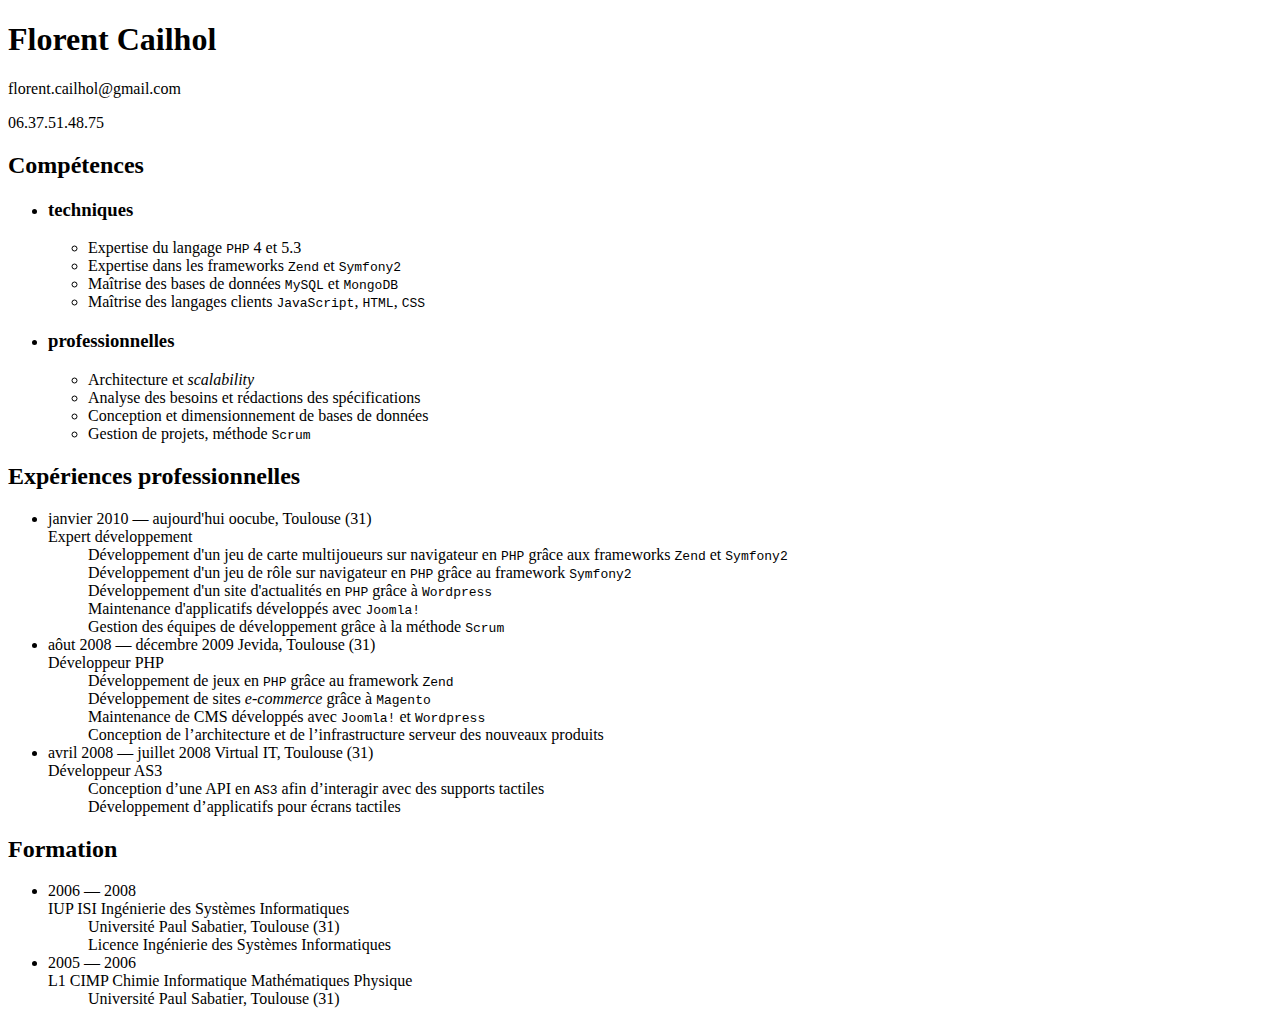
==== index.html @ 2bb9d6b8 "Fist commit" ====
<!DOCTYPE html>
<html>
<head>
	<meta charset="utf-8"/>
	<link href="css/styles.css" rel="stylesheet" type="text/css"/>
	<link href='http://fonts.googleapis.com/css?family=Raleway:100' rel="stylesheet" type="text/css"/>
	<link href='http://fonts.googleapis.com/css?family=Droid+Sans' rel="stylesheet" type="text/css"/>
</head>
<body>

<header>
	<h1>Florent Cailhol</h1>
	<p class="email">florent.cailhol@gmail.com</p>
	<p class="phone">06.37.51.48.75</p>
</header>

<section>
<h2>Compétences</h2>
<ul class="skills">
	<li>
		<h3>techniques</h3>
		<ul>
			<li>Expertise du langage <code>PHP</code> 4 et 5.3</li>
			<li>Expertise dans les frameworks <code>Zend</code> et <code>Symfony2</code></li>
			<li>Maîtrise des bases de données <code>MySQL</code> et <code>MongoDB</code></li>
			<li>Maîtrise des langages clients <code>JavaScript</code>, <code>HTML</code>, <code>CSS</code></li>
		</ul>
	</li>
	<li>
		<h3>professionnelles</h3>
		<ul>
			<li>Architecture et <em>scalability</em></li>
			<li>Analyse des besoins et rédactions des spécifications</li>
			<li>Conception et dimensionnement de bases de données</li>
			<li>Gestion de projets, méthode <code>Scrum</code></li>
		</ul>
	</li>
</ul>
</section>

<section>
<h2>Expériences professionnelles</h2>
<ul class="timeline">
	<li>
		<div>
			<time>janvier 2010 — aujourd'hui</time>
			<span>oocube, Toulouse (31)</span>
		</div>
		<dl>
			<dt>Expert développement</dt>
			<dd>Développement d'un jeu de carte multijoueurs sur navigateur en <code>PHP</code> grâce aux frameworks <code>Zend</code> et <code>Symfony2</code></dd>
			<dd>Développement d'un jeu de rôle sur navigateur en <code>PHP</code> grâce au framework <code>Symfony2</code></dd>
			<dd>Développement d'un site d'actualités en <code>PHP</code> grâce à <code>Wordpress</code></dd>
			<dd>Maintenance d'applicatifs développés avec <code>Joomla!</code></dd>
			<dd>Gestion des équipes de développement grâce à la méthode <code>Scrum</code></dd>
		</dl>
	</li>
	<li>
		<div>
			<time>aôut 2008 — décembre 2009</time>
			<span>Jevida, Toulouse (31)</span>
		</div>
		<dl>
			<dt>Développeur PHP</dt>
			<dd>Développement de jeux en <code>PHP</code> grâce au framework <code>Zend</code></dd>
			<dd>Développement de sites <em>e-commerce</em> grâce à <code>Magento</code></dd>
			<dd>Maintenance de CMS développés avec <code>Joomla!</code> et <code>Wordpress</code></dd>
			<dd>Conception de l’architecture et de l’infrastructure serveur des nouveaux produits</dd>
		</dl>
	</li>
	<li>
		<div>
			<time>avril 2008 — juillet 2008</time>
			<span>Virtual IT, Toulouse (31)</span>
		</div>
		<dl>
			<dt>Développeur AS3</dt>
			<dd>Conception d’une API en <code>AS3</code> afin d’interagir avec des supports tactiles</dd>
			<dd>Développement d’applicatifs pour écrans tactiles</dd>
		</dl>
	</li>
</ul>
</section>

<section>
<h2>Formation</h2>
<ul class="timeline">
	<li>
		<div>
			<time>2006 — 2008</time>
		</div>
		<dl>
			<dt>IUP <acronym>ISI</acronym> Ingénierie des Systèmes Informatiques</dt>
			<dd>Université Paul Sabatier, Toulouse (31)</dd>
			<dd>Licence Ingénierie des Systèmes Informatiques</dd>
		</dl>
	</li>
	<li>
		<div>
			<time>2005 — 2006</time>
		</div>
		<dl>
			<dt>L1 <acronym>CIMP</acronym> Chimie Informatique Mathématiques Physique</dt>
			<dd>Université Paul Sabatier, Toulouse (31)</dd>
		</dl>
	</li>
</ul>
</section>

</body>
</html>
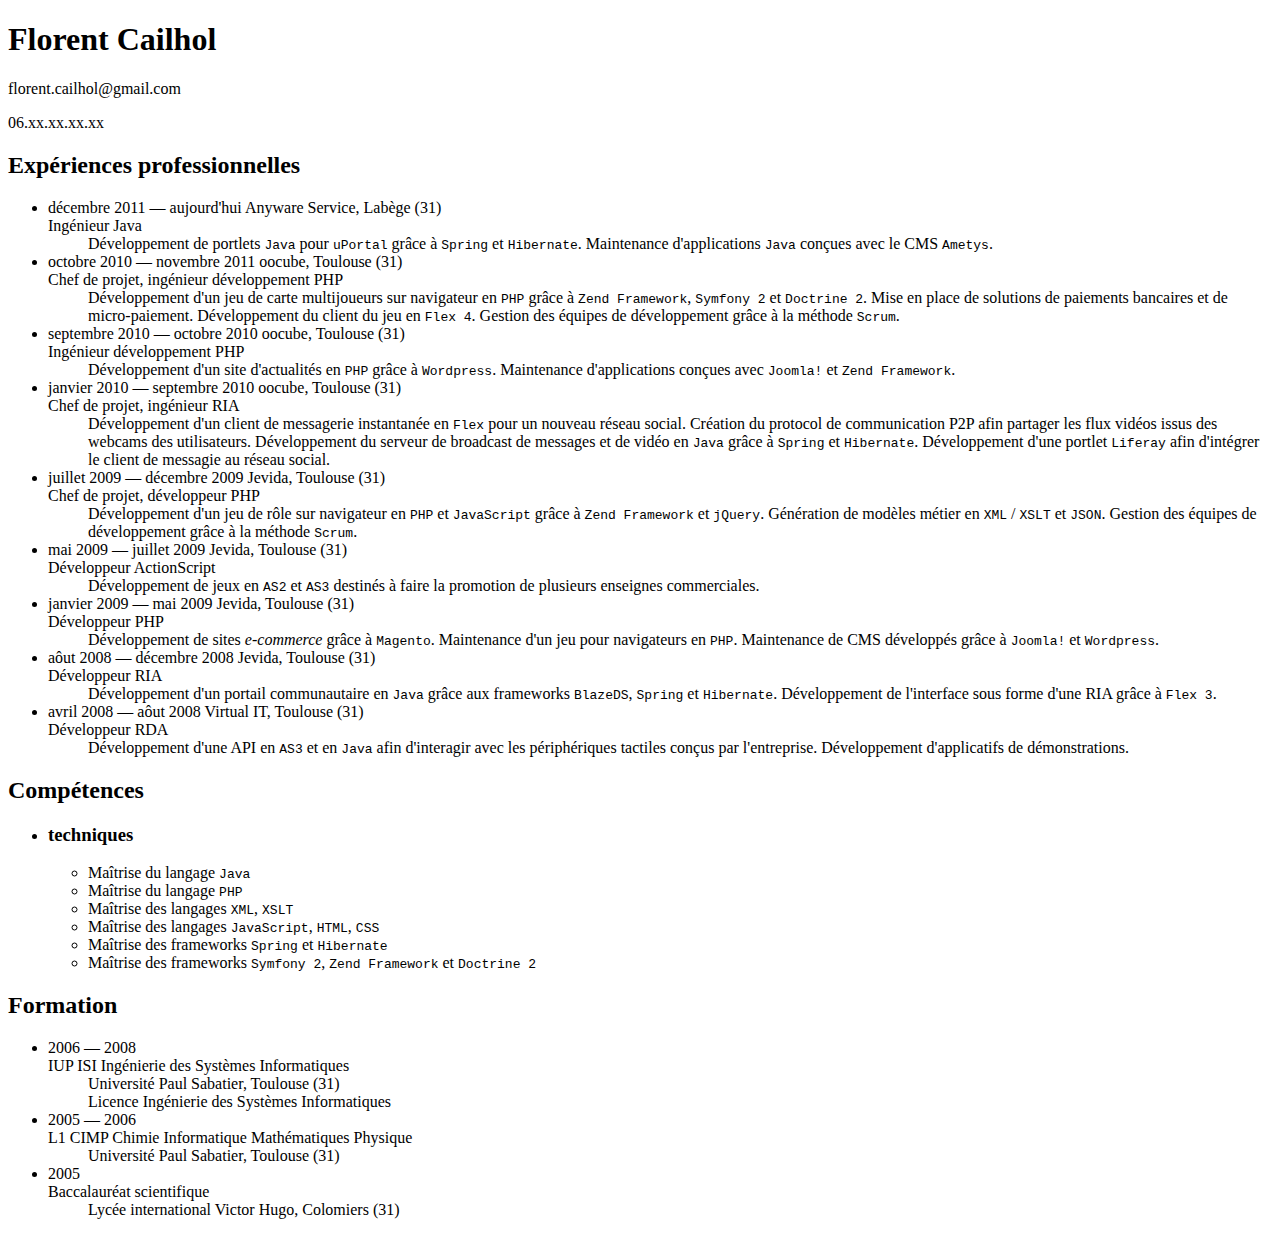
==== commit 68759e01: "Add Anyware Services" ====
--- a/index.html
+++ b/index.html
@@ -2,17 +2,132 @@
 <html>
 <head>
 	<meta charset="utf-8"/>
+	<link href="http://fonts.googleapis.com/css?family=Raleway:100" rel="stylesheet" type="text/css"/>
+	<link href="http://fonts.googleapis.com/css?family=Droid+Sans" rel="stylesheet" type="text/css"/>
 	<link href="css/styles.css" rel="stylesheet" type="text/css"/>
-	<link href='http://fonts.googleapis.com/css?family=Raleway:100' rel="stylesheet" type="text/css"/>
-	<link href='http://fonts.googleapis.com/css?family=Droid+Sans' rel="stylesheet" type="text/css"/>
 </head>
 <body>
 
 <header>
 	<h1>Florent Cailhol</h1>
 	<p class="email">florent.cailhol@gmail.com</p>
-	<p class="phone">06.37.51.48.75</p>
+	<p class="phone">06.xx.xx.xx.xx</p>
 </header>
+
+<section>
+<h2>Expériences professionnelles</h2>
+<ul class="timeline">
+    <!-- Anyware Service -->
+	<li>
+		<div>
+			<time>décembre 2011 — aujourd'hui</time>
+			<span>Anyware Service, Labège (31)</span>
+		</div>
+		<dl>
+			<dt>Ingénieur Java</dt>
+            <dd>
+                Développement de portlets <code>Java</code> pour <code>uPortal</code> grâce à <code>Spring</code> et <code>Hibernate</code>.
+                Maintenance d'applications <code>Java</code> conçues avec le CMS <code>Ametys</code>.</dd>
+		</dl>
+	</li>
+    <!-- oocube -->
+	<li>
+		<div>
+			<time>octobre 2010 — novembre 2011</time>
+			<span>oocube, Toulouse (31)</span>
+		</div>
+		<dl>
+			<dt>Chef de projet, ingénieur développement PHP</dt>
+			<dd>Développement d'un jeu de carte multijoueurs sur navigateur en <code>PHP</code> grâce à <code>Zend Framework</code>, <code>Symfony 2</code> et <code>Doctrine 2</code>.
+                Mise en place de solutions de paiements bancaires et de micro-paiement.
+                Développement du client du jeu en <code>Flex 4</code>.
+                Gestion des équipes de développement grâce à la méthode <code>Scrum</code>.</dd>
+		</dl>
+	</li>
+	<li class="sub">
+		<div>
+			<time>septembre 2010 — octobre 2010</time>
+			<span>oocube, Toulouse (31)</span>
+		</div>
+		<dl>
+			<dt>Ingénieur développement PHP</dt>
+			<dd>Développement d'un site d'actualités en <code>PHP</code> grâce à <code>Wordpress</code>.
+                Maintenance d'applications conçues avec <code>Joomla!</code> et <code>Zend Framework</code>.</dd>
+		</dl>
+	</li>
+	<li class="sub">
+		<div>
+			<time>janvier 2010 — septembre 2010</time>
+			<span>oocube, Toulouse (31)</span>
+		</div>
+		<dl>
+			<dt>Chef de projet, ingénieur RIA</dt>
+			<dd>Développement d'un client de messagerie instantanée en <code>Flex</code> pour un nouveau réseau social. 
+                Création du protocol de communication P2P afin partager les flux vidéos issus des webcams des utilisateurs.
+                Développement du serveur de broadcast de messages et de vidéo en <code>Java</code> grâce à <code>Spring</code> et <code>Hibernate</code>.
+                Développement d'une portlet <code>Liferay</code> afin d'intégrer le client de messagie au réseau social.</dd>
+		</dl>
+	</li>
+    <!-- Jevida -->
+	<li>
+		<div>
+			<time>juillet 2009 — décembre 2009</time>
+			<span>Jevida, Toulouse (31)</span>
+		</div>
+		<dl>
+			<dt>Chef de projet, développeur PHP</dt>
+			<dd>Développement d'un jeu de rôle sur navigateur en <code>PHP</code> et <code>JavaScript</code> grâce à <code>Zend Framework</code> et <code>jQuery</code>.
+                Génération de modèles métier en <code>XML</code> / <code>XSLT</code> et <code>JSON</code>.
+                Gestion des équipes de développement grâce à la méthode <code>Scrum</code>.</dd>
+		</dl>
+	</li>
+	<li class="sub">
+		<div>
+			<time>mai 2009 — juillet 2009</time>
+			<span>Jevida, Toulouse (31)</span>
+		</div>
+		<dl>
+			<dt>Développeur ActionScript</dt>
+			<dd>Développement de jeux en <code>AS2</code> et <code>AS3</code> destinés à faire la promotion de plusieurs enseignes commerciales.</dd>
+		</dl>
+	</li>
+	<li class="sub">
+		<div>
+			<time>janvier 2009 — mai 2009</time>
+			<span>Jevida, Toulouse (31)</span>
+		</div>
+		<dl>
+			<dt>Développeur PHP</dt>
+			<dd>Développement de sites <em>e-commerce</em> grâce à <code>Magento</code>.
+			    Maintenance d'un jeu pour navigateurs en <code>PHP</code>.
+			    Maintenance de CMS développés grâce à <code>Joomla!</code> et <code>Wordpress</code>.</dd>
+		</dl>
+	</li>
+	<li class="sub">
+		<div>
+			<time>aôut 2008 — décembre 2008</time>
+			<span>Jevida, Toulouse (31)</span>
+		</div>
+		<dl>
+			<dt>Développeur RIA</dt>
+			<dd>Développement d'un portail communautaire en <code>Java</code> grâce aux frameworks <code>BlazeDS</code>, <code>Spring</code> et <code>Hibernate</code>.
+                Développement de l'interface sous forme d'une RIA grâce à <code>Flex 3</code>.</dd>
+		</dl>
+	</li>
+    <!-- Virtual IT -->
+	<li>
+		<div>
+			<time>avril 2008 — aôut 2008</time>
+			<span>Virtual IT, Toulouse (31)</span>
+		</div>
+		<dl>
+			<dt>Développeur RDA</dt>
+			<dd>Développement d'une API en <code>AS3</code> et en <code>Java</code> afin d'interagir avec les périphériques tactiles conçus par l'entreprise.
+                Développement d'applicatifs de démonstrations.</dd>
+		</dl>
+	</li>
+</ul>
+</section>
 
 <section>
 <h2>Compétences</h2>
@@ -20,65 +135,15 @@
 	<li>
 		<h3>techniques</h3>
 		<ul>
-			<li>Expertise du langage <code>PHP</code> 4 et 5.3</li>
-			<li>Expertise dans les frameworks <code>Zend</code> et <code>Symfony2</code></li>
-			<li>Maîtrise des bases de données <code>MySQL</code> et <code>MongoDB</code></li>
-			<li>Maîtrise des langages clients <code>JavaScript</code>, <code>HTML</code>, <code>CSS</code></li>
+			<li>Maîtrise du langage <code>Java</code></li>
+			<li>Maîtrise du langage <code>PHP</code></li>
+			<li>Maîtrise des langages <code>XML</code>, <code>XSLT</code></li>
+			<li>Maîtrise des langages <code>JavaScript</code>, <code>HTML</code>, <code>CSS</code></li>
+			<li>Maîtrise des frameworks <code>Spring</code> et <code>Hibernate</code></li>
+			<li>Maîtrise des frameworks <code>Symfony 2</code>, <code>Zend Framework</code> et <code>Doctrine 2</code></li>
 		</ul>
 	</li>
-	<li>
-		<h3>professionnelles</h3>
-		<ul>
-			<li>Architecture et <em>scalability</em></li>
-			<li>Analyse des besoins et rédactions des spécifications</li>
-			<li>Conception et dimensionnement de bases de données</li>
-			<li>Gestion de projets, méthode <code>Scrum</code></li>
-		</ul>
-	</li>
-</ul>
-</section>
 
-<section>
-<h2>Expériences professionnelles</h2>
-<ul class="timeline">
-	<li>
-		<div>
-			<time>janvier 2010 — aujourd'hui</time>
-			<span>oocube, Toulouse (31)</span>
-		</div>
-		<dl>
-			<dt>Expert développement</dt>
-			<dd>Développement d'un jeu de carte multijoueurs sur navigateur en <code>PHP</code> grâce aux frameworks <code>Zend</code> et <code>Symfony2</code></dd>
-			<dd>Développement d'un jeu de rôle sur navigateur en <code>PHP</code> grâce au framework <code>Symfony2</code></dd>
-			<dd>Développement d'un site d'actualités en <code>PHP</code> grâce à <code>Wordpress</code></dd>
-			<dd>Maintenance d'applicatifs développés avec <code>Joomla!</code></dd>
-			<dd>Gestion des équipes de développement grâce à la méthode <code>Scrum</code></dd>
-		</dl>
-	</li>
-	<li>
-		<div>
-			<time>aôut 2008 — décembre 2009</time>
-			<span>Jevida, Toulouse (31)</span>
-		</div>
-		<dl>
-			<dt>Développeur PHP</dt>
-			<dd>Développement de jeux en <code>PHP</code> grâce au framework <code>Zend</code></dd>
-			<dd>Développement de sites <em>e-commerce</em> grâce à <code>Magento</code></dd>
-			<dd>Maintenance de CMS développés avec <code>Joomla!</code> et <code>Wordpress</code></dd>
-			<dd>Conception de l’architecture et de l’infrastructure serveur des nouveaux produits</dd>
-		</dl>
-	</li>
-	<li>
-		<div>
-			<time>avril 2008 — juillet 2008</time>
-			<span>Virtual IT, Toulouse (31)</span>
-		</div>
-		<dl>
-			<dt>Développeur AS3</dt>
-			<dd>Conception d’une API en <code>AS3</code> afin d’interagir avec des supports tactiles</dd>
-			<dd>Développement d’applicatifs pour écrans tactiles</dd>
-		</dl>
-	</li>
 </ul>
 </section>
 
@@ -104,8 +169,17 @@
 			<dd>Université Paul Sabatier, Toulouse (31)</dd>
 		</dl>
 	</li>
+	<li>
+		<div>
+			<time>2005</time>
+		</div>
+		<dl>
+			<dt>Baccalauréat scientifique</dt>
+			<dd>Lycée international Victor Hugo, Colomiers (31)</dd>
+		</dl>
+	</li>
 </ul>
 </section>
 
 </body>
-</html>+</html>
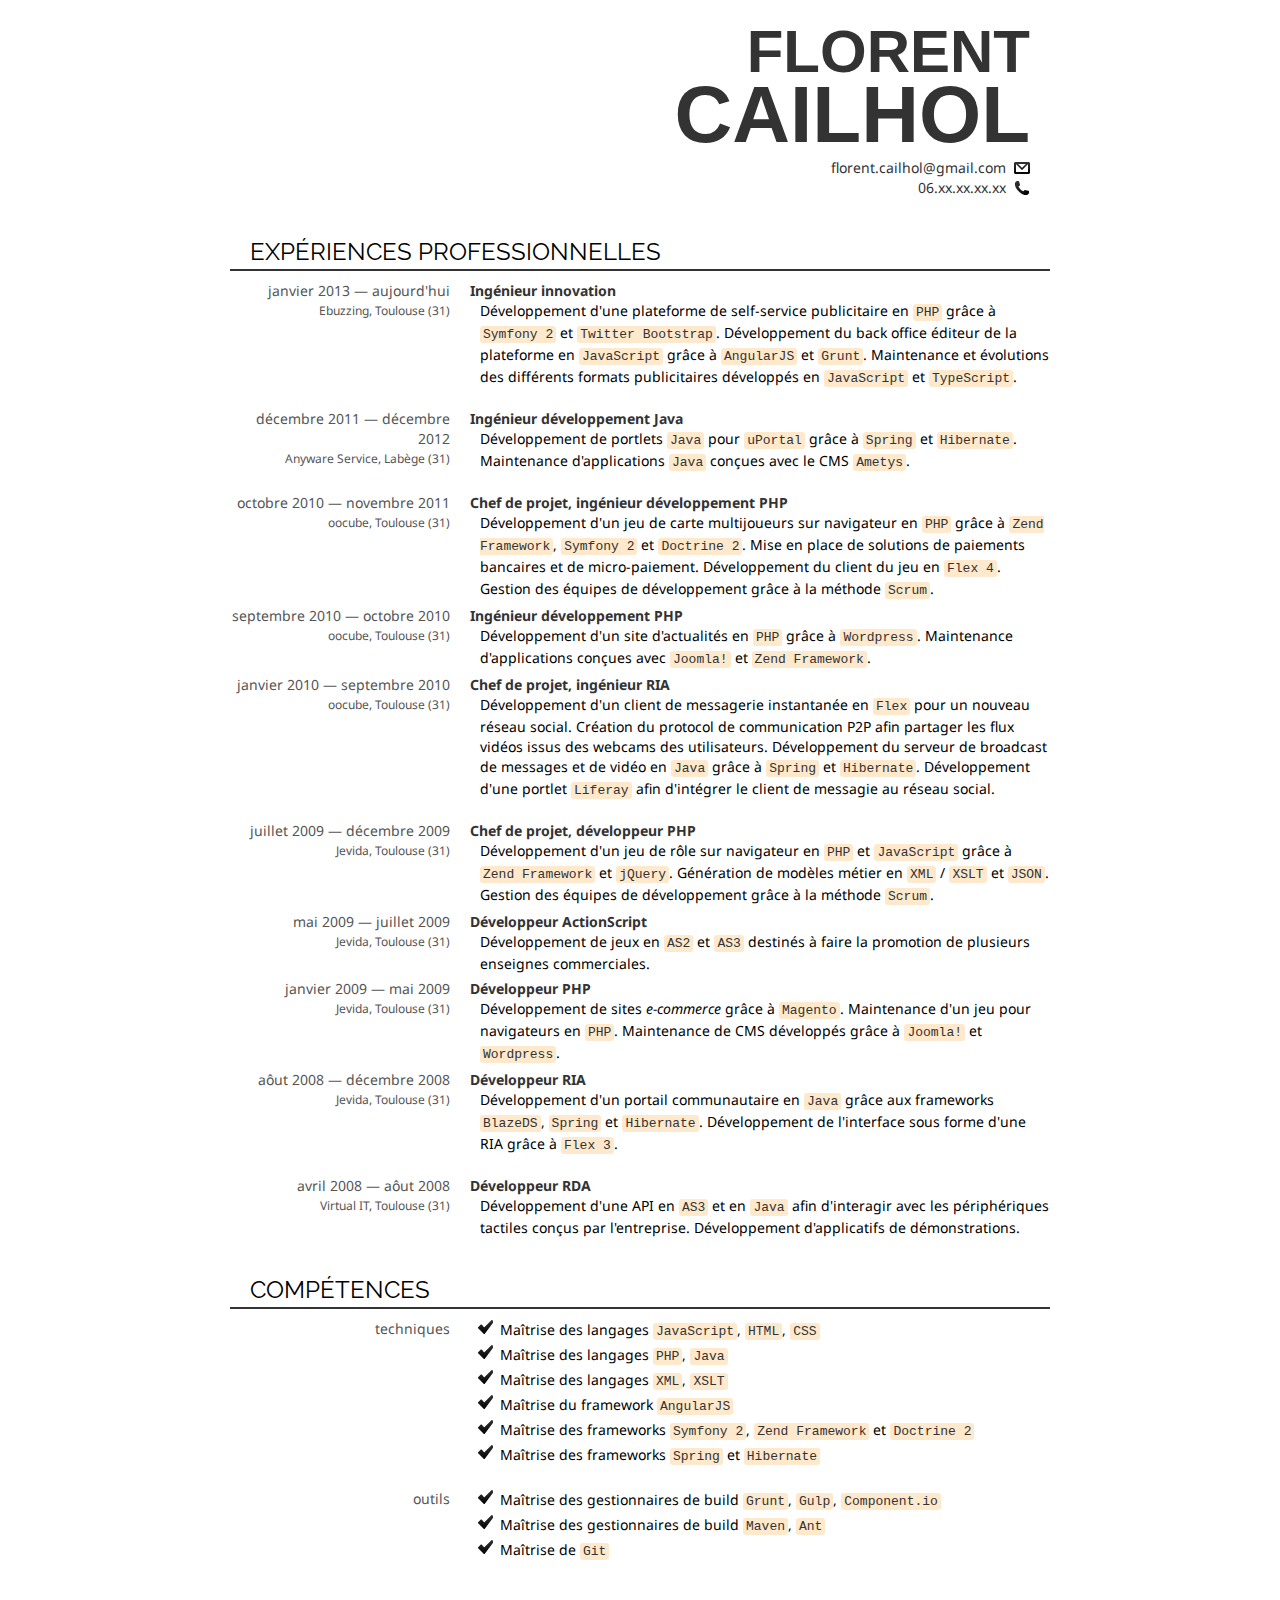
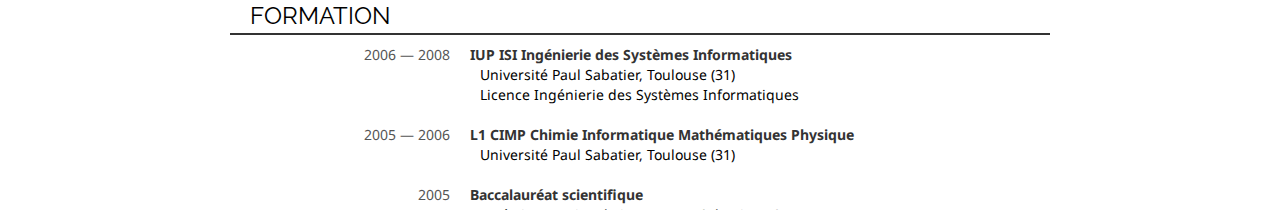
==== commit 2972db97: "Add Ebuzzing" ====
--- a/index.html
+++ b/index.html
@@ -1,183 +1,222 @@
 <!DOCTYPE html>
 <html>
 <head>
-	<meta charset="utf-8"/>
-	<link href="http://fonts.googleapis.com/css?family=Raleway:100" rel="stylesheet" type="text/css"/>
-	<link href="http://fonts.googleapis.com/css?family=Droid+Sans" rel="stylesheet" type="text/css"/>
-	<link href="css/styles.css" rel="stylesheet" type="text/css"/>
+  <meta charset="utf-8"/>
+  <link href="http://fonts.googleapis.com/css?family=Raleway:100" rel="stylesheet" type="text/css"/>
+  <link href="http://fonts.googleapis.com/css?family=Droid+Sans" rel="stylesheet" type="text/css"/>
+  <link href="css/styles.css" rel="stylesheet" type="text/css"/>
 </head>
 <body>
 
 <header>
-	<h1>Florent Cailhol</h1>
-	<p class="email">florent.cailhol@gmail.com</p>
-	<p class="phone">06.xx.xx.xx.xx</p>
+  <h1>Florent Cailhol</h1>
+  <p class="email">florent.cailhol@gmail.com</p>
+  <p class="phone">06.xx.xx.xx.xx</p>
 </header>
 
 <section>
 <h2>Expériences professionnelles</h2>
 <ul class="timeline">
-    <!-- Anyware Service -->
-	<li>
-		<div>
-			<time>décembre 2011 — aujourd'hui</time>
-			<span>Anyware Service, Labège (31)</span>
-		</div>
-		<dl>
-			<dt>Ingénieur Java</dt>
-            <dd>
-                Développement de portlets <code>Java</code> pour <code>uPortal</code> grâce à <code>Spring</code> et <code>Hibernate</code>.
-                Maintenance d'applications <code>Java</code> conçues avec le CMS <code>Ametys</code>.</dd>
-		</dl>
-	</li>
-    <!-- oocube -->
-	<li>
-		<div>
-			<time>octobre 2010 — novembre 2011</time>
-			<span>oocube, Toulouse (31)</span>
-		</div>
-		<dl>
-			<dt>Chef de projet, ingénieur développement PHP</dt>
-			<dd>Développement d'un jeu de carte multijoueurs sur navigateur en <code>PHP</code> grâce à <code>Zend Framework</code>, <code>Symfony 2</code> et <code>Doctrine 2</code>.
-                Mise en place de solutions de paiements bancaires et de micro-paiement.
-                Développement du client du jeu en <code>Flex 4</code>.
-                Gestion des équipes de développement grâce à la méthode <code>Scrum</code>.</dd>
-		</dl>
-	</li>
-	<li class="sub">
-		<div>
-			<time>septembre 2010 — octobre 2010</time>
-			<span>oocube, Toulouse (31)</span>
-		</div>
-		<dl>
-			<dt>Ingénieur développement PHP</dt>
-			<dd>Développement d'un site d'actualités en <code>PHP</code> grâce à <code>Wordpress</code>.
-                Maintenance d'applications conçues avec <code>Joomla!</code> et <code>Zend Framework</code>.</dd>
-		</dl>
-	</li>
-	<li class="sub">
-		<div>
-			<time>janvier 2010 — septembre 2010</time>
-			<span>oocube, Toulouse (31)</span>
-		</div>
-		<dl>
-			<dt>Chef de projet, ingénieur RIA</dt>
-			<dd>Développement d'un client de messagerie instantanée en <code>Flex</code> pour un nouveau réseau social. 
-                Création du protocol de communication P2P afin partager les flux vidéos issus des webcams des utilisateurs.
-                Développement du serveur de broadcast de messages et de vidéo en <code>Java</code> grâce à <code>Spring</code> et <code>Hibernate</code>.
-                Développement d'une portlet <code>Liferay</code> afin d'intégrer le client de messagie au réseau social.</dd>
-		</dl>
-	</li>
-    <!-- Jevida -->
-	<li>
-		<div>
-			<time>juillet 2009 — décembre 2009</time>
-			<span>Jevida, Toulouse (31)</span>
-		</div>
-		<dl>
-			<dt>Chef de projet, développeur PHP</dt>
-			<dd>Développement d'un jeu de rôle sur navigateur en <code>PHP</code> et <code>JavaScript</code> grâce à <code>Zend Framework</code> et <code>jQuery</code>.
-                Génération de modèles métier en <code>XML</code> / <code>XSLT</code> et <code>JSON</code>.
-                Gestion des équipes de développement grâce à la méthode <code>Scrum</code>.</dd>
-		</dl>
-	</li>
-	<li class="sub">
-		<div>
-			<time>mai 2009 — juillet 2009</time>
-			<span>Jevida, Toulouse (31)</span>
-		</div>
-		<dl>
-			<dt>Développeur ActionScript</dt>
-			<dd>Développement de jeux en <code>AS2</code> et <code>AS3</code> destinés à faire la promotion de plusieurs enseignes commerciales.</dd>
-		</dl>
-	</li>
-	<li class="sub">
-		<div>
-			<time>janvier 2009 — mai 2009</time>
-			<span>Jevida, Toulouse (31)</span>
-		</div>
-		<dl>
-			<dt>Développeur PHP</dt>
-			<dd>Développement de sites <em>e-commerce</em> grâce à <code>Magento</code>.
-			    Maintenance d'un jeu pour navigateurs en <code>PHP</code>.
-			    Maintenance de CMS développés grâce à <code>Joomla!</code> et <code>Wordpress</code>.</dd>
-		</dl>
-	</li>
-	<li class="sub">
-		<div>
-			<time>aôut 2008 — décembre 2008</time>
-			<span>Jevida, Toulouse (31)</span>
-		</div>
-		<dl>
-			<dt>Développeur RIA</dt>
-			<dd>Développement d'un portail communautaire en <code>Java</code> grâce aux frameworks <code>BlazeDS</code>, <code>Spring</code> et <code>Hibernate</code>.
-                Développement de l'interface sous forme d'une RIA grâce à <code>Flex 3</code>.</dd>
-		</dl>
-	</li>
-    <!-- Virtual IT -->
-	<li>
-		<div>
-			<time>avril 2008 — aôut 2008</time>
-			<span>Virtual IT, Toulouse (31)</span>
-		</div>
-		<dl>
-			<dt>Développeur RDA</dt>
-			<dd>Développement d'une API en <code>AS3</code> et en <code>Java</code> afin d'interagir avec les périphériques tactiles conçus par l'entreprise.
-                Développement d'applicatifs de démonstrations.</dd>
-		</dl>
-	</li>
+  <!-- Ebuzzing -->
+  <li>
+    <div>
+      <time>janvier 2013 — aujourd'hui</time>
+      <span>Ebuzzing, Toulouse (31)</span>
+    </div>
+    <dl>
+      <dt>Ingénieur innovation</dt>
+      <dd>
+        Développement d'une plateforme de self-service publicitaire en <code>PHP</code> grâce à <code>Symfony 2</code> et <code>Twitter Bootstrap</code>.
+        Développement du back office éditeur de la plateforme en <code>JavaScript</code> grâce à <code>AngularJS</code> et <code>Grunt</code>.
+        Maintenance et évolutions des différents formats publicitaires développés en <code>JavaScript</code> et <code>TypeScript</code>.
+      </dd>
+    </dl>
+  </li>
+  <!-- Anyware Service -->
+  <li>
+    <div>
+      <time>décembre 2011 — décembre 2012</time>
+      <span>Anyware Service, Labège (31)</span>
+    </div>
+    <dl>
+      <dt>Ingénieur développement Java</dt>
+      <dd>
+        Développement de portlets <code>Java</code> pour <code>uPortal</code> grâce à <code>Spring</code> et <code>Hibernate</code>.
+        Maintenance d'applications <code>Java</code> conçues avec le CMS <code>Ametys</code>.
+      </dd>
+    </dl>
+  </li>
+  <!-- oocube -->
+  <li>
+    <div>
+      <time>octobre 2010 — novembre 2011</time>
+      <span>oocube, Toulouse (31)</span>
+    </div>
+    <dl>
+      <dt>Chef de projet, ingénieur développement PHP</dt>
+      <dd>
+        Développement d'un jeu de carte multijoueurs sur navigateur en <code>PHP</code> grâce à <code>Zend Framework</code>, <code>Symfony 2</code> et <code>Doctrine 2</code>.
+        Mise en place de solutions de paiements bancaires et de micro-paiement.
+        Développement du client du jeu en <code>Flex 4</code>.
+        Gestion des équipes de développement grâce à la méthode <code>Scrum</code>.
+      </dd>
+    </dl>
+  </li>
+  <li class="sub">
+    <div>
+      <time>septembre 2010 — octobre 2010</time>
+      <span>oocube, Toulouse (31)</span>
+    </div>
+    <dl>
+      <dt>Ingénieur développement PHP</dt>
+      <dd>
+        Développement d'un site d'actualités en <code>PHP</code> grâce à <code>Wordpress</code>.
+        Maintenance d'applications conçues avec <code>Joomla!</code> et <code>Zend Framework</code>.
+      </dd>
+    </dl>
+  </li>
+  <li class="sub">
+    <div>
+      <time>janvier 2010 — septembre 2010</time>
+      <span>oocube, Toulouse (31)</span>
+    </div>
+    <dl>
+      <dt>Chef de projet, ingénieur RIA</dt>
+      <dd>
+        Développement d'un client de messagerie instantanée en <code>Flex</code> pour un nouveau réseau social. 
+        Création du protocol de communication P2P afin partager les flux vidéos issus des webcams des utilisateurs.
+        Développement du serveur de broadcast de messages et de vidéo en <code>Java</code> grâce à <code>Spring</code> et <code>Hibernate</code>.
+        Développement d'une portlet <code>Liferay</code> afin d'intégrer le client de messagie au réseau social.
+      </dd>
+    </dl>
+  </li>
+  <!-- Jevida -->
+  <li>
+    <div>
+      <time>juillet 2009 — décembre 2009</time>
+      <span>Jevida, Toulouse (31)</span>
+    </div>
+    <dl>
+      <dt>Chef de projet, développeur PHP</dt>
+      <dd>
+        Développement d'un jeu de rôle sur navigateur en <code>PHP</code> et <code>JavaScript</code> grâce à <code>Zend Framework</code> et <code>jQuery</code>.
+        Génération de modèles métier en <code>XML</code> / <code>XSLT</code> et <code>JSON</code>.
+        Gestion des équipes de développement grâce à la méthode <code>Scrum</code>.
+      </dd>
+    </dl>
+  </li>
+  <li class="sub">
+    <div>
+      <time>mai 2009 — juillet 2009</time>
+      <span>Jevida, Toulouse (31)</span>
+    </div>
+    <dl>
+      <dt>Développeur ActionScript</dt>
+      <dd>
+        Développement de jeux en <code>AS2</code> et <code>AS3</code> destinés à faire la promotion de plusieurs enseignes commerciales.
+      </dd>
+    </dl>
+  </li>
+  <li class="sub">
+    <div>
+      <time>janvier 2009 — mai 2009</time>
+      <span>Jevida, Toulouse (31)</span>
+    </div>
+    <dl>
+      <dt>Développeur PHP</dt>
+      <dd>
+        Développement de sites <em>e-commerce</em> grâce à <code>Magento</code>.
+        Maintenance d'un jeu pour navigateurs en <code>PHP</code>.
+        Maintenance de CMS développés grâce à <code>Joomla!</code> et <code>Wordpress</code>.
+      </dd>
+    </dl>
+  </li>
+  <li class="sub">
+    <div>
+      <time>aôut 2008 — décembre 2008</time>
+      <span>Jevida, Toulouse (31)</span>
+    </div>
+    <dl>
+      <dt>Développeur RIA</dt>
+      <dd>
+        Développement d'un portail communautaire en <code>Java</code> grâce aux frameworks <code>BlazeDS</code>, <code>Spring</code> et <code>Hibernate</code>.
+        Développement de l'interface sous forme d'une RIA grâce à <code>Flex 3</code>.
+      </dd>
+    </dl>
+  </li>
+  <!-- Virtual IT -->
+  <li>
+    <div>
+      <time>avril 2008 — aôut 2008</time>
+      <span>Virtual IT, Toulouse (31)</span>
+    </div>
+    <dl>
+      <dt>Développeur RDA</dt>
+      <dd>
+        Développement d'une API en <code>AS3</code> et en <code>Java</code> afin d'interagir avec les périphériques tactiles conçus par l'entreprise.
+        Développement d'applicatifs de démonstrations.
+      </dd>
+    </dl>
+  </li>
 </ul>
 </section>
 
 <section>
 <h2>Compétences</h2>
 <ul class="skills">
-	<li>
-		<h3>techniques</h3>
-		<ul>
-			<li>Maîtrise du langage <code>Java</code></li>
-			<li>Maîtrise du langage <code>PHP</code></li>
-			<li>Maîtrise des langages <code>XML</code>, <code>XSLT</code></li>
-			<li>Maîtrise des langages <code>JavaScript</code>, <code>HTML</code>, <code>CSS</code></li>
-			<li>Maîtrise des frameworks <code>Spring</code> et <code>Hibernate</code></li>
-			<li>Maîtrise des frameworks <code>Symfony 2</code>, <code>Zend Framework</code> et <code>Doctrine 2</code></li>
-		</ul>
-	</li>
-
+  <li>
+    <h3>techniques</h3>
+    <ul>
+      <li>Maîtrise des langages <code>JavaScript</code>, <code>HTML</code>, <code>CSS</code></li>
+      <li>Maîtrise des langages <code>PHP</code>, <code>Java</code></li>
+      <li>Maîtrise des langages <code>XML</code>, <code>XSLT</code></li>
+      <li>Maîtrise du framework <code>AngularJS</code></li>
+      <li>Maîtrise des frameworks <code>Symfony 2</code>, <code>Zend Framework</code> et <code>Doctrine 2</code></li>
+      <li>Maîtrise des frameworks <code>Spring</code> et <code>Hibernate</code></li>
+    </ul>
+  </li>
+  <li>
+    <h3>outils</h3>
+    <ul>
+      <li>Maîtrise des gestionnaires de build <code>Grunt</code>, <code>Gulp</code>, <code>Component.io</code></li>
+      <li>Maîtrise des gestionnaires de build <code>Maven</code>, <code>Ant</code></li>
+      <li>Maîtrise de <code>Git</code></li>
+    </ul>
+  </li>
 </ul>
 </section>
 
 <section>
 <h2>Formation</h2>
 <ul class="timeline">
-	<li>
-		<div>
-			<time>2006 — 2008</time>
-		</div>
-		<dl>
-			<dt>IUP <acronym>ISI</acronym> Ingénierie des Systèmes Informatiques</dt>
-			<dd>Université Paul Sabatier, Toulouse (31)</dd>
-			<dd>Licence Ingénierie des Systèmes Informatiques</dd>
-		</dl>
-	</li>
-	<li>
-		<div>
-			<time>2005 — 2006</time>
-		</div>
-		<dl>
-			<dt>L1 <acronym>CIMP</acronym> Chimie Informatique Mathématiques Physique</dt>
-			<dd>Université Paul Sabatier, Toulouse (31)</dd>
-		</dl>
-	</li>
-	<li>
-		<div>
-			<time>2005</time>
-		</div>
-		<dl>
-			<dt>Baccalauréat scientifique</dt>
-			<dd>Lycée international Victor Hugo, Colomiers (31)</dd>
-		</dl>
-	</li>
+  <li>
+    <div>
+      <time>2006 — 2008</time>
+    </div>
+    <dl>
+      <dt>IUP <acronym>ISI</acronym> Ingénierie des Systèmes Informatiques</dt>
+      <dd>Université Paul Sabatier, Toulouse (31)</dd>
+      <dd>Licence Ingénierie des Systèmes Informatiques</dd>
+    </dl>
+  </li>
+  <li>
+    <div>
+      <time>2005 — 2006</time>
+    </div>
+    <dl>
+      <dt>L1 <acronym>CIMP</acronym> Chimie Informatique Mathématiques Physique</dt>
+      <dd>Université Paul Sabatier, Toulouse (31)</dd>
+    </dl>
+  </li>
+  <li>
+    <div>
+      <time>2005</time>
+    </div>
+    <dl>
+      <dt>Baccalauréat scientifique</dt>
+      <dd>Lycée international Victor Hugo, Colomiers (31)</dd>
+    </dl>
+  </li>
 </ul>
 </section>
 
--- a/css/styles.css
+++ b/css/styles.css
@@ -0,0 +1,552 @@
+/*
+  Bootstrap v1.1
+  Variables and mixins to bootstrap any new web development project.
+*/
+/* Variables
+-------------------------------------------------- */
+/* Mixins
+-------------------------------------------------- */
+.clearfix {
+  zoom: 1;
+}
+.clearfix:after {
+  display: block;
+  visibility: hidden;
+  height: 0;
+  clear: both;
+  content: ".";
+}
+.center-block {
+  display: block;
+  margin: 0 auto;
+}
+.container {
+  width: 820px;
+  margin: 0 auto;
+  zoom: 1;
+}
+.container:after {
+  display: block;
+  visibility: hidden;
+  height: 0;
+  clear: both;
+  content: ".";
+}
+#flexbox .display-box {
+  display: -moz-box;
+  display: -webkit-box;
+  display: box;
+}
+#reset .global-reset html,
+#reset .global-reset body,
+#reset .global-reset div,
+#reset .global-reset span,
+#reset .global-reset applet,
+#reset .global-reset object,
+#reset .global-reset iframe,
+#reset .global-reset h1,
+#reset .global-reset h2,
+#reset .global-reset h3,
+#reset .global-reset h4,
+#reset .global-reset h5,
+#reset .global-reset h6,
+#reset .global-reset p,
+#reset .global-reset blockquote,
+#reset .global-reset pre,
+#reset .global-reset a,
+#reset .global-reset abbr,
+#reset .global-reset acronym,
+#reset .global-reset address,
+#reset .global-reset big,
+#reset .global-reset cite,
+#reset .global-reset code,
+#reset .global-reset del,
+#reset .global-reset dfn,
+#reset .global-reset em,
+#reset .global-reset img,
+#reset .global-reset ins,
+#reset .global-reset kbd,
+#reset .global-reset q,
+#reset .global-reset s,
+#reset .global-reset samp,
+#reset .global-reset small,
+#reset .global-reset strike,
+#reset .global-reset strong,
+#reset .global-reset sub,
+#reset .global-reset sup,
+#reset .global-reset tt,
+#reset .global-reset var,
+#reset .global-reset b,
+#reset .global-reset u,
+#reset .global-reset i,
+#reset .global-reset center,
+#reset .global-reset dl,
+#reset .global-reset dt,
+#reset .global-reset dd,
+#reset .global-reset ol,
+#reset .global-reset ul,
+#reset .global-reset li,
+#reset .global-reset fieldset,
+#reset .global-reset form,
+#reset .global-reset label,
+#reset .global-reset legend,
+#reset .global-reset table,
+#reset .global-reset caption,
+#reset .global-reset tbody,
+#reset .global-reset tfoot,
+#reset .global-reset thead,
+#reset .global-reset tr,
+#reset .global-reset th,
+#reset .global-reset td,
+#reset .global-reset article,
+#reset .global-reset aside,
+#reset .global-reset canvas,
+#reset .global-reset details,
+#reset .global-reset embed,
+#reset .global-reset figure,
+#reset .global-reset figcaption,
+#reset .global-reset footer,
+#reset .global-reset header,
+#reset .global-reset hgroup,
+#reset .global-reset menu,
+#reset .global-reset nav,
+#reset .global-reset output,
+#reset .global-reset ruby,
+#reset .global-reset section,
+#reset .global-reset summary,
+#reset .global-reset time,
+#reset .global-reset mark,
+#reset .global-reset audio,
+#reset .global-reset video {
+  margin: 0;
+  padding: 0;
+  border: 0;
+  font-size: 100%;
+  font: inherit;
+  vertical-align: baseline;
+}
+#reset .global-reset body {
+  line-height: 1;
+}
+#reset .global-reset ol,
+#reset .global-reset ul {
+  list-style: none;
+}
+#reset .global-reset table {
+  border-collapse: collapse;
+  border-spacing: 0;
+}
+#reset .global-reset caption,
+#reset .global-reset th,
+#reset .global-reset td {
+  text-align: left;
+  font-weight: normal;
+  vertical-align: middle;
+}
+#reset .global-reset q,
+#reset .global-reset blockquote {
+  quotes: none;
+}
+#reset .global-reset q:before,
+#reset .global-reset blockquote:before,
+#reset .global-reset q:after,
+#reset .global-reset blockquote:after {
+  content: "";
+  content: none;
+}
+#reset .global-reset a img {
+  border: none;
+}
+#reset .global-reset article,
+#reset .global-reset aside,
+#reset .global-reset details,
+#reset .global-reset figcaption,
+#reset .global-reset figure,
+#reset .global-reset footer,
+#reset .global-reset header,
+#reset .global-reset hgroup,
+#reset .global-reset menu,
+#reset .global-reset nav,
+#reset .global-reset section {
+  display: block;
+}
+#reset .reset-box-model {
+  margin: 0;
+  padding: 0;
+  border: 0;
+}
+#reset .reset-font {
+  font-size: 100%;
+  font: inherit;
+  vertical-align: baseline;
+}
+#reset .reset-focus {
+  outline: 0;
+}
+#reset .reset-body {
+  line-height: 1;
+}
+#reset .reset-list-style {
+  list-style: none;
+}
+#reset .reset-table {
+  border-collapse: collapse;
+  border-spacing: 0;
+}
+#reset .reset-table-cell {
+  text-align: left;
+  font-weight: normal;
+  vertical-align: middle;
+}
+#reset .reset-quotation {
+  quotes: none;
+}
+#reset .reset-quotation:before,
+#reset .reset-quotation:after {
+  content: "";
+  content: none;
+}
+#reset .reset-image-anchor-border {
+  border: none;
+}
+#reset .reset-html5 article,
+#reset .reset-html5 aside,
+#reset .reset-html5 details,
+#reset .reset-html5 figcaption,
+#reset .reset-html5 figure,
+#reset .reset-html5 footer,
+#reset .reset-html5 header,
+#reset .reset-html5 hgroup,
+#reset .reset-html5 menu,
+#reset .reset-html5 nav,
+#reset .reset-html5 section {
+  display: block;
+}
+html,
+body,
+div,
+span,
+applet,
+object,
+iframe,
+h1,
+h2,
+h3,
+h4,
+h5,
+h6,
+p,
+blockquote,
+pre,
+a,
+abbr,
+acronym,
+address,
+big,
+cite,
+code,
+del,
+dfn,
+em,
+img,
+ins,
+kbd,
+q,
+s,
+samp,
+small,
+strike,
+strong,
+sub,
+sup,
+tt,
+var,
+b,
+u,
+i,
+center,
+dl,
+dt,
+dd,
+ol,
+ul,
+li,
+fieldset,
+form,
+label,
+legend,
+table,
+caption,
+tbody,
+tfoot,
+thead,
+tr,
+th,
+td,
+article,
+aside,
+canvas,
+details,
+embed,
+figure,
+figcaption,
+footer,
+header,
+hgroup,
+menu,
+nav,
+output,
+ruby,
+section,
+summary,
+time,
+mark,
+audio,
+video {
+  margin: 0;
+  padding: 0;
+  border: 0;
+  font-size: 100%;
+  font: inherit;
+  vertical-align: baseline;
+}
+body {
+  line-height: 1;
+}
+ol,
+ul {
+  list-style: none;
+}
+table {
+  border-collapse: collapse;
+  border-spacing: 0;
+}
+caption,
+th,
+td {
+  text-align: left;
+  font-weight: normal;
+  vertical-align: middle;
+}
+q,
+blockquote {
+  quotes: none;
+}
+q:before,
+blockquote:before,
+q:after,
+blockquote:after {
+  content: "";
+  content: none;
+}
+a img {
+  border: none;
+}
+article,
+aside,
+details,
+figcaption,
+figure,
+footer,
+header,
+hgroup,
+menu,
+nav,
+section {
+  display: block;
+}
+body {
+  width: 820px;
+  margin: 0 auto;
+  zoom: 1;
+}
+body:after {
+  display: block;
+  visibility: hidden;
+  height: 0;
+  clear: both;
+  content: ".";
+}
+body,
+p,
+li {
+  font-size: 14px;
+  font-weight: normal;
+  line-height: 20px;
+  font-family: "Droid Sans";
+  color: #000000;
+}
+code {
+  -moz-border-radius: 3px;
+  border-radius: 3px;
+  font-size: 13px;
+  font-weight: normal;
+  line-height: 20px;
+  font-family: Monaco, monospace;
+  padding: 1px 3px;
+  background: #fee9cc;
+  color: #333333;
+}
+em {
+  font-style: italic;
+}
+header {
+  zoom: 1;
+}
+header:after {
+  display: block;
+  visibility: hidden;
+  height: 0;
+  clear: both;
+  content: ".";
+}
+header h1 {
+  margin: 10px;
+  display: inline;
+  float: left;
+  width: 460px;
+  margin-left: 20px;
+  margin-left: 340px !important;
+  font-family: "Helvetica Neue", sans-serif;
+  color: #333333;
+  text-transform: uppercase;
+  text-align: right;
+  font-size: 80px;
+  font-weight: bold;
+  line-height: 70px;
+}
+header h1:first-child {
+  margin-left: 0;
+}
+header h1:first-line {
+  font-size: 60px;
+  font-weight: bold;
+  line-height: 50px;
+}
+header p {
+  margin: 0;
+  height: 20px;
+  padding-right: 24px;
+  line-height: 16px;
+  vertical-align: middle;
+  display: inline;
+  float: left;
+  width: 460px;
+  margin-left: 20px;
+  margin-left: 316px !important;
+  text-align: right;
+  color: #333333;
+}
+header p:first-child {
+  margin-left: 0;
+}
+header p.email {
+  background: url(../img/email.png) top right no-repeat;
+}
+header p.phone {
+  background: url(../img/phone.png) top right no-repeat;
+}
+h2 {
+  font-size: 24px;
+  font-weight: normal;
+  line-height: 24px;
+  color: #000000;
+  border-bottom: 2px solid #333333;
+  font-family: "Raleway", sans-serif;
+  text-transform: uppercase;
+  padding: 30px 20px 5px;
+  margin: 10px 0 0;
+}
+ul.skills li {
+  zoom: 1;
+  margin: 20px 0 0;
+}
+ul.skills li:after {
+  display: block;
+  visibility: hidden;
+  height: 0;
+  clear: both;
+  content: ".";
+}
+ul.skills li:first-child {
+  margin-top: 10px;
+}
+ul.skills li h3 {
+  display: inline;
+  float: left;
+  width: 220px;
+  margin-left: 20px;
+  text-align: right;
+  color: #555555;
+  font-size: 14px;
+  font-weight: normal;
+  line-height: 20px;
+}
+ul.skills li h3:first-child {
+  margin-left: 0;
+}
+ul.skills li ul {
+  display: inline;
+  float: left;
+  width: 580px;
+  margin-left: 20px;
+}
+ul.skills li ul:first-child {
+  margin-left: 0;
+}
+ul.skills li ul li {
+  margin: 0 0 2px 30px !important;
+  list-style: url(../img/check.png);
+}
+ul.timeline li {
+  zoom: 1;
+  margin: 20px 0 0;
+}
+ul.timeline li:after {
+  display: block;
+  visibility: hidden;
+  height: 0;
+  clear: both;
+  content: ".";
+}
+ul.timeline li:first-child {
+  margin-top: 10px;
+}
+ul.timeline li.sub {
+  margin-top: 5px;
+}
+ul.timeline li div {
+  display: inline;
+  float: left;
+  width: 220px;
+  margin-left: 20px;
+}
+ul.timeline li div:first-child {
+  margin-left: 0;
+}
+ul.timeline li div span {
+  font-size: 12px;
+}
+ul.timeline li div * {
+  display: block;
+  text-align: right;
+  color: #555555;
+}
+ul.timeline li dl {
+  display: inline;
+  float: left;
+  width: 580px;
+  margin-left: 20px;
+}
+ul.timeline li dl:first-child {
+  margin-left: 0;
+}
+ul.timeline li dl dt {
+  font-size: 14px;
+  font-weight: bold;
+  line-height: 20px;
+  color: #333333;
+}
+ul.timeline li dl dd {
+  padding-left: 10px;
+}
